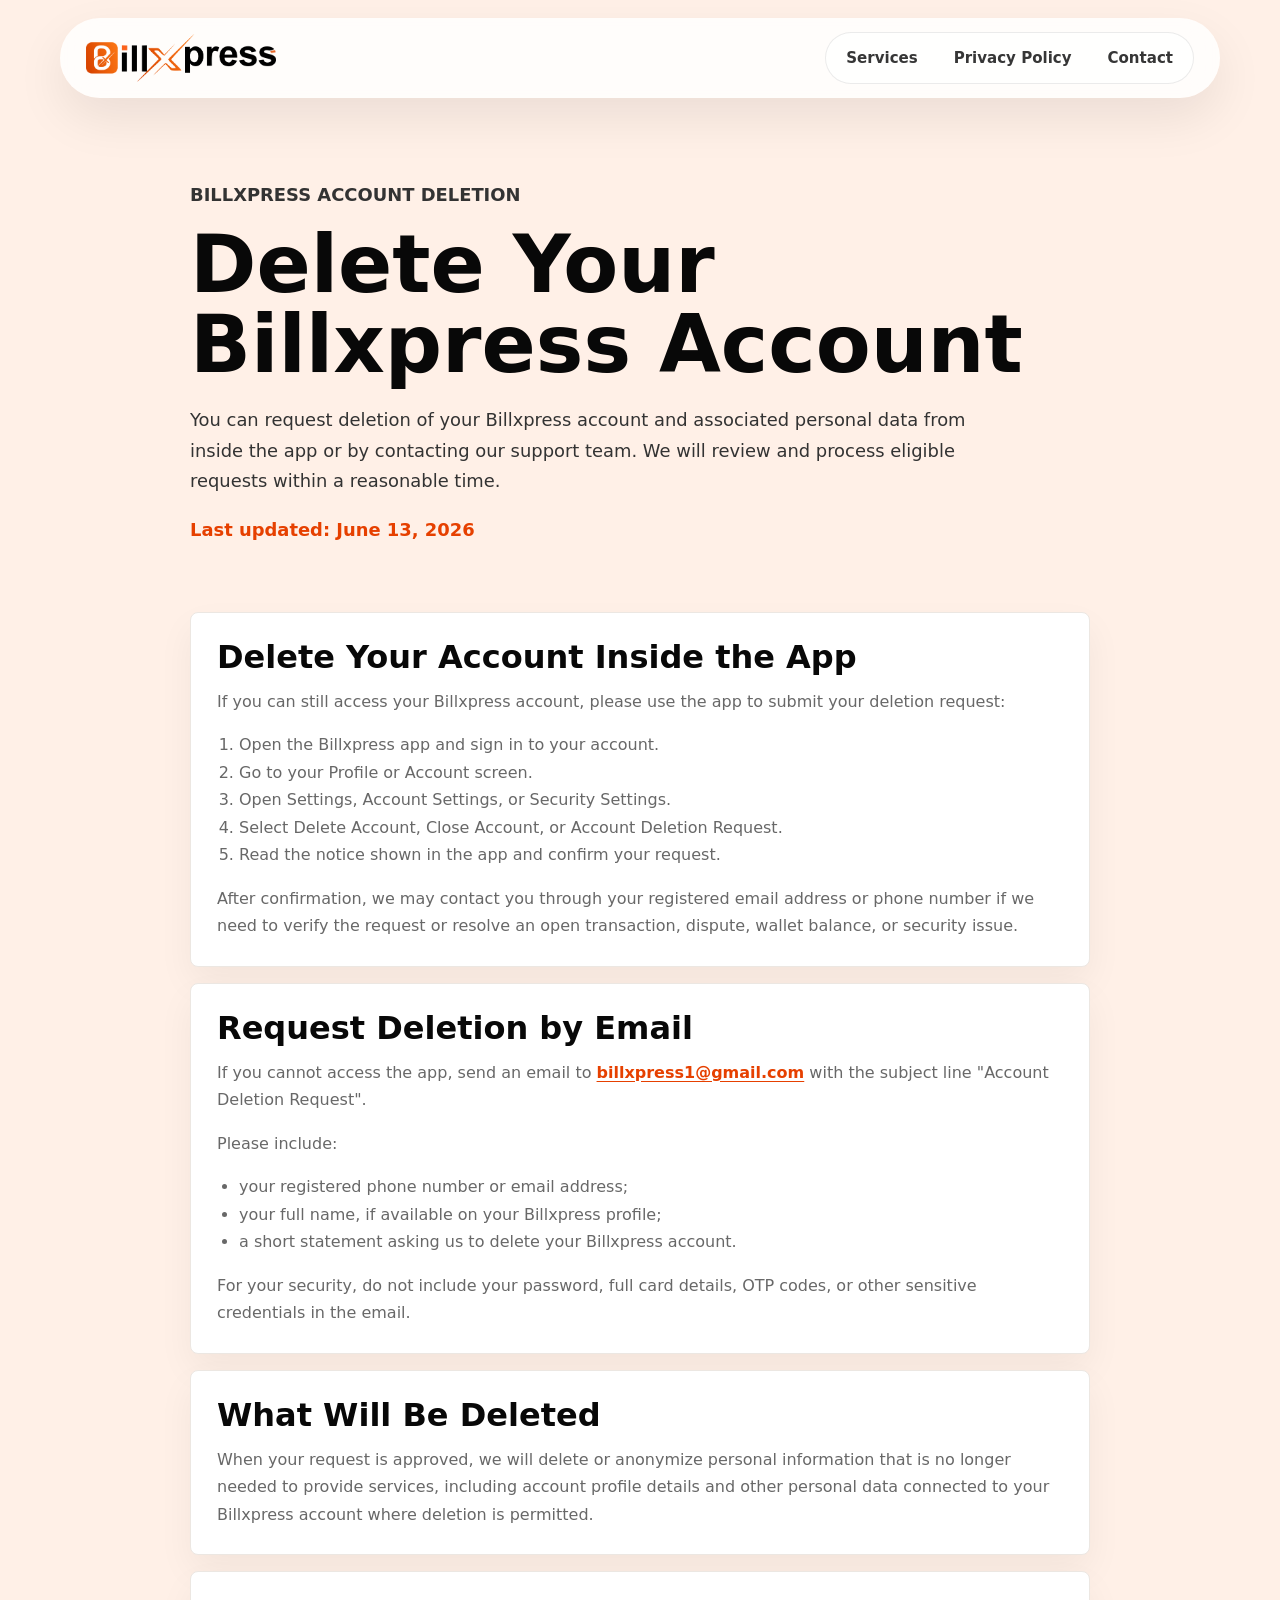
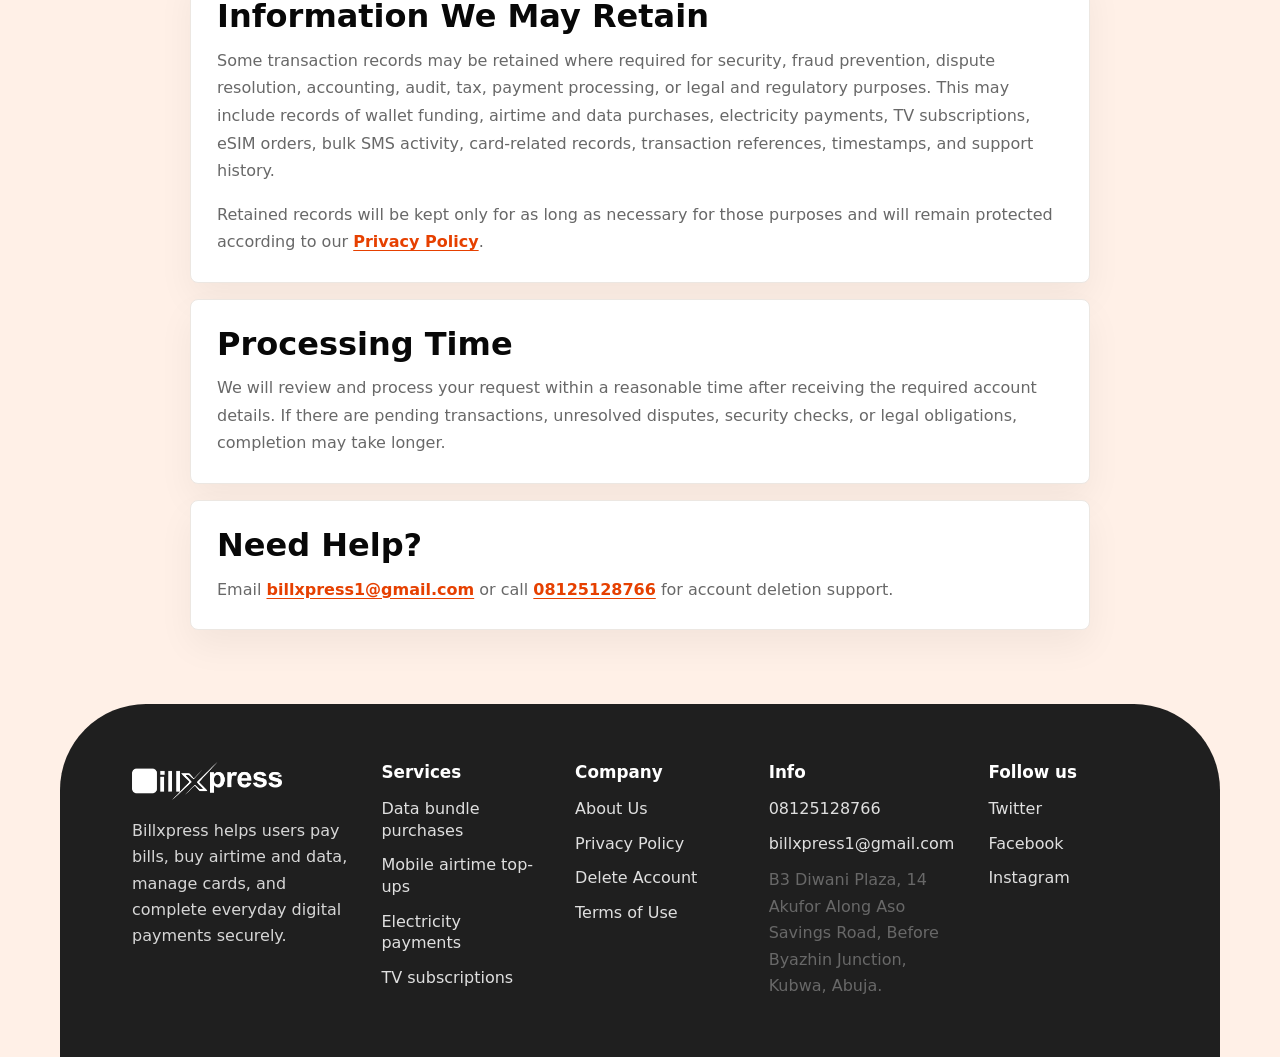
==== delete-account.html @ 8a8ce15d "delete" ====
<!doctype html>
<html lang="en">
  <head>
    <meta charset="utf-8" />
    <meta name="viewport" content="width=device-width, initial-scale=1" />
    <title>Delete Your Billxpress Account</title>
    <meta
      name="description"
      content="Learn how to request deletion of your Billxpress account and associated personal data from inside the app or by email."
    />
    <link rel="stylesheet" href="styles.css" />
  </head>
  <body>
    <header class="site-header">
      <a class="brand" href="index.html#top" aria-label="Billxpress home">
        <img src="billxpress-logo.png" alt="Billxpress logo" />
      </a>
      <nav class="nav-links" aria-label="Main navigation">
        <a href="index.html#services">Services</a>
        <a href="privacy-policy.html">Privacy Policy</a>
        <a href="index.html#contact">Contact</a>
      </nav>
    </header>

    <main>
      <section class="legal-hero" aria-labelledby="delete-title">
        <p class="eyebrow">Billxpress account deletion</p>
        <h1 id="delete-title">Delete Your Billxpress Account</h1>
        <p>
          You can request deletion of your Billxpress account and associated
          personal data from inside the app or by contacting our support team.
          We will review and process eligible requests within a reasonable time.
        </p>
        <p class="legal-date">Last updated: June 13, 2026</p>
      </section>

      <section class="legal-content" aria-label="Account deletion instructions">
        <article>
          <h2>Delete Your Account Inside the App</h2>
          <p>
            If you can still access your Billxpress account, please use the app
            to submit your deletion request:
          </p>
          <ol>
            <li>Open the Billxpress app and sign in to your account.</li>
            <li>Go to your Profile or Account screen.</li>
            <li>Open Settings, Account Settings, or Security Settings.</li>
            <li>Select Delete Account, Close Account, or Account Deletion Request.</li>
            <li>Read the notice shown in the app and confirm your request.</li>
          </ol>
          <p>
            After confirmation, we may contact you through your registered email
            address or phone number if we need to verify the request or resolve
            an open transaction, dispute, wallet balance, or security issue.
          </p>
        </article>

        <article>
          <h2>Request Deletion by Email</h2>
          <p>
            If you cannot access the app, send an email to
            <a href="mailto:billxpress1@gmail.com">billxpress1@gmail.com</a>
            with the subject line "Account Deletion Request".
          </p>
          <p>Please include:</p>
          <ul>
            <li>your registered phone number or email address;</li>
            <li>your full name, if available on your Billxpress profile;</li>
            <li>a short statement asking us to delete your Billxpress account.</li>
          </ul>
          <p>
            For your security, do not include your password, full card details,
            OTP codes, or other sensitive credentials in the email.
          </p>
        </article>

        <article>
          <h2>What Will Be Deleted</h2>
          <p>
            When your request is approved, we will delete or anonymize personal
            information that is no longer needed to provide services, including
            account profile details and other personal data connected to your
            Billxpress account where deletion is permitted.
          </p>
        </article>

        <article>
          <h2>Information We May Retain</h2>
          <p>
            Some transaction records may be retained where required for
            security, fraud prevention, dispute resolution, accounting, audit,
            tax, payment processing, or legal and regulatory purposes. This may
            include records of wallet funding, airtime and data purchases,
            electricity payments, TV subscriptions, eSIM orders, bulk SMS
            activity, card-related records, transaction references, timestamps,
            and support history.
          </p>
          <p>
            Retained records will be kept only for as long as necessary for
            those purposes and will remain protected according to our
            <a href="privacy-policy.html">Privacy Policy</a>.
          </p>
        </article>

        <article>
          <h2>Processing Time</h2>
          <p>
            We will review and process your request within a reasonable time
            after receiving the required account details. If there are pending
            transactions, unresolved disputes, security checks, or legal
            obligations, completion may take longer.
          </p>
        </article>

        <article>
          <h2>Need Help?</h2>
          <p>
            Email <a href="mailto:billxpress1@gmail.com">billxpress1@gmail.com</a>
            or call <a href="tel:+2348125128766">08125128766</a> for account
            deletion support.
          </p>
        </article>
      </section>

      <footer class="site-footer" id="contact">
        <div class="footer-about">
          <img src="billxpress-logo.png" alt="Billxpress logo" />
          <p>
            Billxpress helps users pay bills, buy airtime and data, manage
            cards, and complete everyday digital payments securely.
          </p>
        </div>
        <div>
          <h3>Services</h3>
          <a href="index.html#services">Data bundle purchases</a>
          <a href="index.html#services">Mobile airtime top-ups</a>
          <a href="index.html#services">Electricity payments</a>
          <a href="index.html#services">TV subscriptions</a>
        </div>
        <div>
          <h3>Company</h3>
          <a href="index.html#top">About Us</a>
          <a href="privacy-policy.html">Privacy Policy</a>
          <a href="delete-account.html">Delete Account</a>
          <a href="index.html#top">Terms of Use</a>
        </div>
        <div>
          <h3>Info</h3>
          <a href="tel:+2348125128766">08125128766</a>
          <a href="mailto:billxpress1@gmail.com">billxpress1@gmail.com</a>
          <p class="footer-address">
            B3 Diwani Plaza, 14 Akufor Along Aso Savings Road, Before Byazhin
            Junction, Kubwa, Abuja.
          </p>
        </div>
        <div>
          <h3>Follow us</h3>
          <a href="index.html#top">Twitter</a>
          <a href="index.html#top">Facebook</a>
          <a href="index.html#top">Instagram</a>
        </div>
      </footer>
    </main>
  </body>
</html>
---- styles.css ----
:root {
  --orange: #f45105;
  --orange-dark: #e64000;
  --orange-soft: #fff0e8;
  --black: #080808;
  --ink: #191919;
  --muted: #686868;
  --line: #ece7e2;
  --paper: #f7f8fb;
  --cream: #fff0e7;
  --white: #ffffff;
  --teal: #0f9f8f;
  --shadow: 0 24px 70px rgba(8, 8, 8, 0.16);
}

* {
  box-sizing: border-box;
}

html {
  scroll-behavior: smooth;
}

body {
  margin: 0;
  color: var(--ink);
  background: var(--cream);
  font-family: Inter, ui-sans-serif, system-ui, -apple-system, BlinkMacSystemFont, "Segoe UI", sans-serif;
}

a {
  color: inherit;
  text-decoration: none;
}

.site-header {
  position: sticky;
  top: 0;
  z-index: 10;
  display: flex;
  align-items: center;
  justify-content: space-between;
  gap: 24px;
  width: min(1160px, calc(100% - 40px));
  margin: 0 auto;
  margin-top: 18px;
  padding: 14px 26px;
  background: rgba(255, 255, 255, 0.82);
  border-radius: 999px;
  box-shadow: 0 20px 50px rgba(8, 8, 8, 0.08);
  backdrop-filter: blur(16px);
}

.brand {
  display: inline-flex;
  align-items: center;
  width: min(190px, 42vw);
}

.brand img {
  display: block;
  width: 100%;
  height: auto;
}

.nav-links {
  display: flex;
  align-items: center;
  gap: 8px;
  padding: 6px;
  border: 1px solid rgba(8, 8, 8, 0.08);
  background: rgba(255, 255, 255, 0.78);
  border-radius: 999px;
}

.nav-links a {
  padding: 10px 14px;
  color: #363636;
  font-size: 0.94rem;
  font-weight: 700;
  border-radius: 999px;
}

.nav-links a:hover {
  background: var(--black);
  color: var(--white);
}

.hero {
  display: grid;
  grid-template-columns: minmax(0, 0.86fr) minmax(560px, 1.14fr);
  align-items: center;
  gap: 56px;
  width: min(1220px, calc(100% - 40px));
  min-height: calc(100vh - 92px);
  margin: 0 auto;
  padding: 70px 0 78px;
}

.hero-copy {
  max-width: 680px;
}

.eyebrow {
  margin: 0 0 14px;
  color: var(--orange-dark);
  font-size: 0.84rem;
  font-weight: 900;
  letter-spacing: 0;
  text-transform: uppercase;
}

h1,
h2,
h3,
p {
  margin-top: 0;
}

h1 {
  margin-bottom: 22px;
  color: var(--black);
  font-size: clamp(3.2rem, 6vw, 5.35rem);
  line-height: 1;
  letter-spacing: 0;
}

.typing-line {
  display: block;
  min-height: 2.16em;
  color: var(--black);
}

.typing-line::after {
  content: "";
  display: inline-block;
  width: 0.08em;
  height: 0.78em;
  margin-left: 0.08em;
  background: var(--black);
  animation: cursor-blink 0.78s steps(1) infinite;
}

.hero-subheading {
  margin-bottom: 14px;
  color: var(--orange);
  font-size: clamp(1.3rem, 2.4vw, 2rem);
  font-weight: 900;
  line-height: 1.15;
}

.hero-text {
  max-width: 620px;
  color: #333;
  font-size: clamp(1rem, 1.5vw, 1.18rem);
  line-height: 1.65;
}

.store-buttons {
  display: flex;
  flex-wrap: wrap;
  gap: 14px;
  margin-top: 34px;
}

.store-button {
  display: inline-flex;
  align-items: center;
  gap: 12px;
  min-width: 188px;
  min-height: 60px;
  padding: 10px 16px;
  color: var(--white);
  background: var(--black);
  border: 1px solid var(--black);
  border-radius: 8px;
  box-shadow: 0 14px 30px rgba(8, 8, 8, 0.18);
  font-size: 1.06rem;
  font-weight: 900;
  line-height: 1.05;
}

.store-button:hover {
  transform: translateY(-2px);
  background: var(--orange);
  border-color: var(--orange);
}

.store-button small {
  display: block;
  margin-bottom: 3px;
  color: rgba(255, 255, 255, 0.8);
  font-size: 0.66rem;
  font-weight: 700;
}

.store-icon {
  position: relative;
  flex: 0 0 28px;
  width: 28px;
  height: 28px;
}

.play-icon::before {
  content: "";
  position: absolute;
  inset: 3px 2px;
  background: linear-gradient(135deg, #24d36d, #f8d84a 48%, #ff6a28 49%, #3f83ff);
  clip-path: polygon(0 0, 100% 50%, 0 100%);
}

.apple-icon::before {
  content: "";
  position: absolute;
  left: 6px;
  top: 7px;
  width: 18px;
  height: 18px;
  background: var(--white);
  border-radius: 48% 48% 42% 42%;
}

.apple-icon::after {
  content: "";
  position: absolute;
  left: 16px;
  top: 1px;
  width: 8px;
  height: 12px;
  background: var(--white);
  border-radius: 8px 0 8px 0;
  transform: rotate(34deg);
}

.phone-wrap {
  display: flex;
  justify-content: center;
}

.hero-showcase {
  position: relative;
  min-height: 570px;
  overflow: hidden;
  background:
    repeating-radial-gradient(ellipse at 80% 10%, rgba(255, 255, 255, 0.15) 0 2px, transparent 3px 64px),
    linear-gradient(145deg, #ff8a00 0%, #f45105 48%, #d93600 100%);
  border-radius: 34px;
  box-shadow: 0 28px 90px rgba(244, 81, 5, 0.22);
}

.hero-showcase::before {
  content: "";
  position: absolute;
  inset: 0;
  background:
    linear-gradient(120deg, rgba(255, 255, 255, 0.18), transparent 35%),
    radial-gradient(circle at 18% 20%, rgba(255, 255, 255, 0.2), transparent 24%);
}

.phone-stage {
  position: absolute;
  inset: 0;
  display: flex;
  align-items: end;
  justify-content: center;
  padding: 0 28px 0;
}

.phone {
  position: relative;
  width: 292px;
  min-height: 566px;
  padding: 16px 15px 60px;
  overflow: hidden;
  color: #161616;
  background: #f8f9fc;
  border: 6px solid #111;
  border-radius: 30px;
  box-shadow: 0 28px 80px rgba(8, 8, 8, 0.2);
}

.phone-main {
  z-index: 3;
  transform: translateY(30px);
  animation: float-main 4.8s ease-in-out infinite;
}

.phone-back {
  position: absolute;
  z-index: 2;
  width: 238px;
  min-height: 472px;
  padding: 13px 12px 54px;
  opacity: 0.96;
}

.phone-left {
  left: 30px;
  bottom: -36px;
  transform: rotate(-8deg);
  animation: float-left 5.6s ease-in-out infinite;
}

.phone-right {
  right: 26px;
  bottom: -34px;
  transform: rotate(8deg);
  animation: float-right 5.2s ease-in-out infinite;
}

.phone-back .round-icon,
.phone-back .slider-dots,
.phone-back .phone-heading {
  display: none;
}

.status-bar {
  display: flex;
  align-items: center;
  justify-content: space-between;
  margin-bottom: 18px;
  padding: 0 8px;
  color: #0f1014;
  font-size: 0.84rem;
}

.status-bar span {
  font-size: 0.72rem;
  font-weight: 900;
}

.app-greeting {
  display: grid;
  grid-template-columns: 40px minmax(0, 1fr) 34px 34px;
  align-items: center;
  gap: 8px;
  margin-bottom: 16px;
}

.app-greeting.compact {
  grid-template-columns: 34px minmax(0, 1fr);
}

.avatar,
.round-icon {
  display: grid;
  place-items: center;
  border-radius: 50%;
}

.avatar {
  width: 40px;
  height: 40px;
  color: var(--white);
  background: var(--orange);
  font-size: 1.1rem;
  font-weight: 900;
}

.app-greeting b {
  display: block;
  font-size: 0.9rem;
}

.app-greeting small {
  display: block;
  color: #9a9a9a;
  line-height: 1.2;
  white-space: nowrap;
  overflow: hidden;
  text-overflow: ellipsis;
}

.round-icon {
  width: 34px;
  height: 34px;
  color: #1b1b1b;
  background: var(--white);
  box-shadow: 0 10px 25px rgba(8, 8, 8, 0.08);
  font-size: 0.86rem;
  font-weight: 900;
}

.quick-grid,
.payment-row {
  position: relative;
  z-index: 1;
}

.balance-card {
  min-height: 118px;
  padding: 17px 16px;
  color: var(--white);
  background:
    linear-gradient(135deg, rgba(255, 162, 20, 0.45), transparent 38%),
    linear-gradient(135deg, #ff8a00 0%, var(--orange) 48%, #f13705 100%);
  border-radius: 16px;
  box-shadow: 0 18px 34px rgba(244, 81, 5, 0.22);
}

.balance-card span {
  display: block;
  color: rgba(255, 255, 255, 0.82);
  font-size: 0.82rem;
  font-weight: 700;
}

.balance-card strong {
  display: block;
  margin: 7px 0 14px;
  font-size: 1.48rem;
  line-height: 1;
}

.balance-card button {
  min-height: 30px;
  padding: 0 13px;
  color: var(--orange);
  background: var(--white);
  border: 0;
  border-radius: 999px;
  font-weight: 900;
}

.slider-dots {
  display: flex;
  justify-content: center;
  gap: 6px;
  margin: 9px 0 18px;
}

.slider-dots span,
.slider-dots i {
  display: block;
  height: 7px;
  border-radius: 999px;
}

.slider-dots span {
  width: 26px;
  background: var(--orange);
}

.slider-dots i {
  width: 8px;
  background: #d8d8d8;
}

.phone-heading,
.activity-title h3 {
  margin: 0;
  font-size: 0.98rem;
}

.phone-heading {
  margin-bottom: 12px;
}

.quick-grid {
  display: grid;
  grid-template-columns: repeat(4, 1fr);
  gap: 8px;
  margin: 0 0 14px;
}

.quick-grid div {
  display: grid;
  gap: 9px;
  min-width: 0;
  text-align: center;
}

.quick-grid span {
  display: grid;
  min-height: 48px;
  place-items: center;
  color: var(--orange);
  background: var(--orange-soft);
  border-radius: 16px;
  font-weight: 900;
}

.quick-grid div:nth-child(2) span {
  color: #12a69a;
  background: #e8fffc;
}

.quick-grid div:nth-child(3) span {
  color: #7f67df;
  background: #f0edff;
}

.quick-grid div:nth-child(4) span {
  color: #6b6b6b;
  background: #f2f2f2;
}

.quick-grid b {
  font-size: 0.66rem;
}

.compact-grid {
  margin-top: 14px;
}

.promo-card {
  display: flex;
  align-items: center;
  justify-content: space-between;
  gap: 12px;
  min-height: 68px;
  margin-bottom: 14px;
  padding: 10px;
  color: var(--white);
  background:
    linear-gradient(105deg, rgba(255, 255, 255, 0.96) 0 38%, rgba(255, 255, 255, 0) 39%),
    linear-gradient(135deg, #111 0%, #171717 42%, #f45105 100%);
  border-radius: 8px;
  overflow: hidden;
}

.promo-card b,
.promo-card strong,
.promo-card small {
  display: block;
}

.promo-card b,
.promo-card strong {
  color: #f45105;
  font-size: 0.76rem;
  line-height: 1.05;
  text-transform: uppercase;
}

.promo-card small {
  margin-top: 8px;
  color: #777;
  font-size: 0.6rem;
}

.promo-card > span {
  font-size: 1.1rem;
  font-weight: 900;
}

.activity-title {
  display: flex;
  align-items: center;
  justify-content: space-between;
  margin: 0 0 14px;
}

.activity-title b {
  color: var(--orange);
  font-size: 0.88rem;
}

.payment-row {
  display: grid;
  grid-template-columns: 36px minmax(0, 1fr) auto;
  align-items: center;
  gap: 12px;
  margin-top: 12px;
  padding: 10px;
  color: #171717;
  background: var(--white);
  border-radius: 14px;
  box-shadow: 0 12px 26px rgba(8, 8, 8, 0.06);
}

.payment-row > span {
  display: grid;
  width: 34px;
  height: 34px;
  place-items: center;
  color: var(--orange);
  background: var(--orange-soft);
  border-radius: 50%;
  font-weight: 900;
}

.payment-row b {
  display: block;
  margin-bottom: 3px;
  font-size: 0.66rem;
}

.payment-row small {
  display: block;
  color: #a0a0a0;
  font-size: 0.58rem;
}

.payment-row strong {
  color: var(--orange);
  font-size: 0.62rem;
  white-space: nowrap;
}

.bottom-tabs {
  position: absolute;
  left: 0;
  right: 0;
  bottom: 0;
  display: grid;
  grid-template-columns: repeat(4, 1fr);
  gap: 8px;
  padding: 10px 12px 15px;
  color: #a0a0a0;
  background: var(--white);
  border-top: 1px solid #ededed;
  text-align: center;
  font-size: 0.62rem;
}

.bottom-tabs b {
  color: var(--orange);
}

.services-section,
.site-footer {
  width: min(1160px, calc(100% - 40px));
  margin: 0 auto;
  padding: 82px 0;
}

.section-heading {
  max-width: 680px;
  margin-bottom: 30px;
}

h2 {
  color: var(--black);
  font-size: clamp(2rem, 5vw, 4.2rem);
  line-height: 1;
  letter-spacing: 0;
}

.services-grid {
  display: grid;
  grid-template-columns: repeat(3, minmax(0, 1fr));
  gap: 16px;
}

.service-card {
  min-height: 230px;
  padding: 24px;
  background: var(--white);
  border: 1px solid var(--line);
  border-radius: 8px;
  box-shadow: 0 16px 36px rgba(8, 8, 8, 0.06);
}

.service-card span {
  display: inline-grid;
  width: 42px;
  height: 42px;
  margin-bottom: 40px;
  place-items: center;
  color: var(--white);
  background: var(--orange);
  border-radius: 50%;
  font-size: 0.8rem;
  font-weight: 900;
}

.service-card h3 {
  margin-bottom: 10px;
  font-size: 1.35rem;
}

.service-card p,
.site-footer p {
  color: var(--muted);
  line-height: 1.65;
}

.site-footer {
  display: grid;
  grid-template-columns: 1.35fr repeat(4, 1fr);
  align-items: start;
  gap: 34px;
  margin-bottom: 0;
  padding: 58px 72px;
  color: var(--white);
  background: #1f1f1f;
  border-radius: 86px 86px 0 0;
}

.site-footer h3 {
  margin: 0 0 16px;
  font-size: 1.05rem;
}

.site-footer a {
  display: block;
  margin-top: 13px;
  color: rgba(255, 255, 255, 0.86);
  line-height: 1.35;
}

.site-footer a:hover {
  color: #ffb08d;
}

.footer-about img {
  display: block;
  width: min(150px, 100%);
  margin-bottom: 18px;
  filter: brightness(0) invert(1);
}

.footer-about p {
  max-width: 340px;
  margin-bottom: 0;
  color: rgba(255, 255, 255, 0.82);
}

.footer-address {
  margin: 13px 0 0;
  color: rgba(255, 255, 255, 0.86);
}

.legal-hero,
.legal-content {
  width: min(900px, calc(100% - 40px));
  margin: 0 auto;
}

.legal-hero {
  padding: 82px 0 34px;
}

.legal-hero h1 {
  min-height: auto;
  margin-bottom: 20px;
  font-size: clamp(2.7rem, 7vw, 5rem);
}

.legal-hero p {
  max-width: 780px;
  color: #333;
  font-size: 1.12rem;
  line-height: 1.72;
}

.legal-date {
  margin-top: 18px;
  color: var(--orange-dark) !important;
  font-weight: 900;
}

.legal-content {
  display: grid;
  gap: 16px;
  padding: 14px 0 74px;
}

.legal-content article {
  padding: 26px;
  background: var(--white);
  border: 1px solid var(--line);
  border-radius: 8px;
  box-shadow: 0 16px 36px rgba(8, 8, 8, 0.05);
}

.legal-content h2 {
  margin-bottom: 12px;
  font-size: clamp(1.35rem, 3vw, 2rem);
  line-height: 1.15;
}

.legal-content p,
.legal-content li {
  color: var(--muted);
  line-height: 1.72;
}

.legal-content p:last-child,
.legal-content ul:last-child {
  margin-bottom: 0;
}

.legal-content a {
  color: var(--orange-dark);
  font-weight: 800;
  text-decoration: underline;
  text-underline-offset: 3px;
}

.legal-content ul {
  margin: 0 0 16px;
  padding-left: 22px;
}

.legal-content ol {
  margin: 0 0 16px;
  padding-left: 22px;
}

@keyframes cursor-blink {
  50% {
    opacity: 0;
  }
}

@keyframes float-main {
  0%,
  100% {
    transform: translateY(30px);
  }

  50% {
    transform: translateY(16px);
  }
}

@keyframes float-left {
  0%,
  100% {
    transform: translateY(0) rotate(-8deg);
  }

  50% {
    transform: translateY(-18px) rotate(-6deg);
  }
}

@keyframes float-right {
  0%,
  100% {
    transform: translateY(0) rotate(8deg);
  }

  50% {
    transform: translateY(-14px) rotate(6deg);
  }
}

@media (prefers-reduced-motion: reduce) {
  *,
  *::before,
  *::after {
    scroll-behavior: auto !important;
    animation-duration: 0.01ms !important;
    animation-iteration-count: 1 !important;
    transition-duration: 0.01ms !important;
  }
}

@media (max-width: 860px) {
  .site-header {
    align-items: flex-start;
  }

  .nav-links {
    display: none;
  }

  .hero {
    grid-template-columns: 1fr;
    min-height: auto;
    padding-top: 34px;
  }

  .phone-wrap {
    justify-content: center;
  }

  .services-grid,
  .site-footer {
    grid-template-columns: 1fr;
  }

  .hero-showcase {
    min-height: 590px;
  }

  .phone-left,
  .phone-right {
    display: none;
  }

  .site-footer {
    padding: 40px 28px;
    border-radius: 42px 42px 0 0;
  }

  .legal-hero {
    padding-top: 54px;
  }
}

@media (max-width: 520px) {
  .site-header,
  .hero,
  .services-section,
  .site-footer,
  .legal-hero,
  .legal-content {
    width: min(100% - 28px, 1160px);
  }

  .brand {
    width: min(196px, 58vw);
  }

  h1 {
    font-size: clamp(3.7rem, 20vw, 5.4rem);
  }

  .store-button {
    width: 100%;
  }

  .phone {
    width: min(300px, 100%);
    min-height: 570px;
    padding-inline: 15px;
  }

  .services-section {
    padding: 62px 0;
  }

  .service-card {
    min-height: 205px;
  }

  .legal-content article {
    padding: 22px 18px;
  }
}
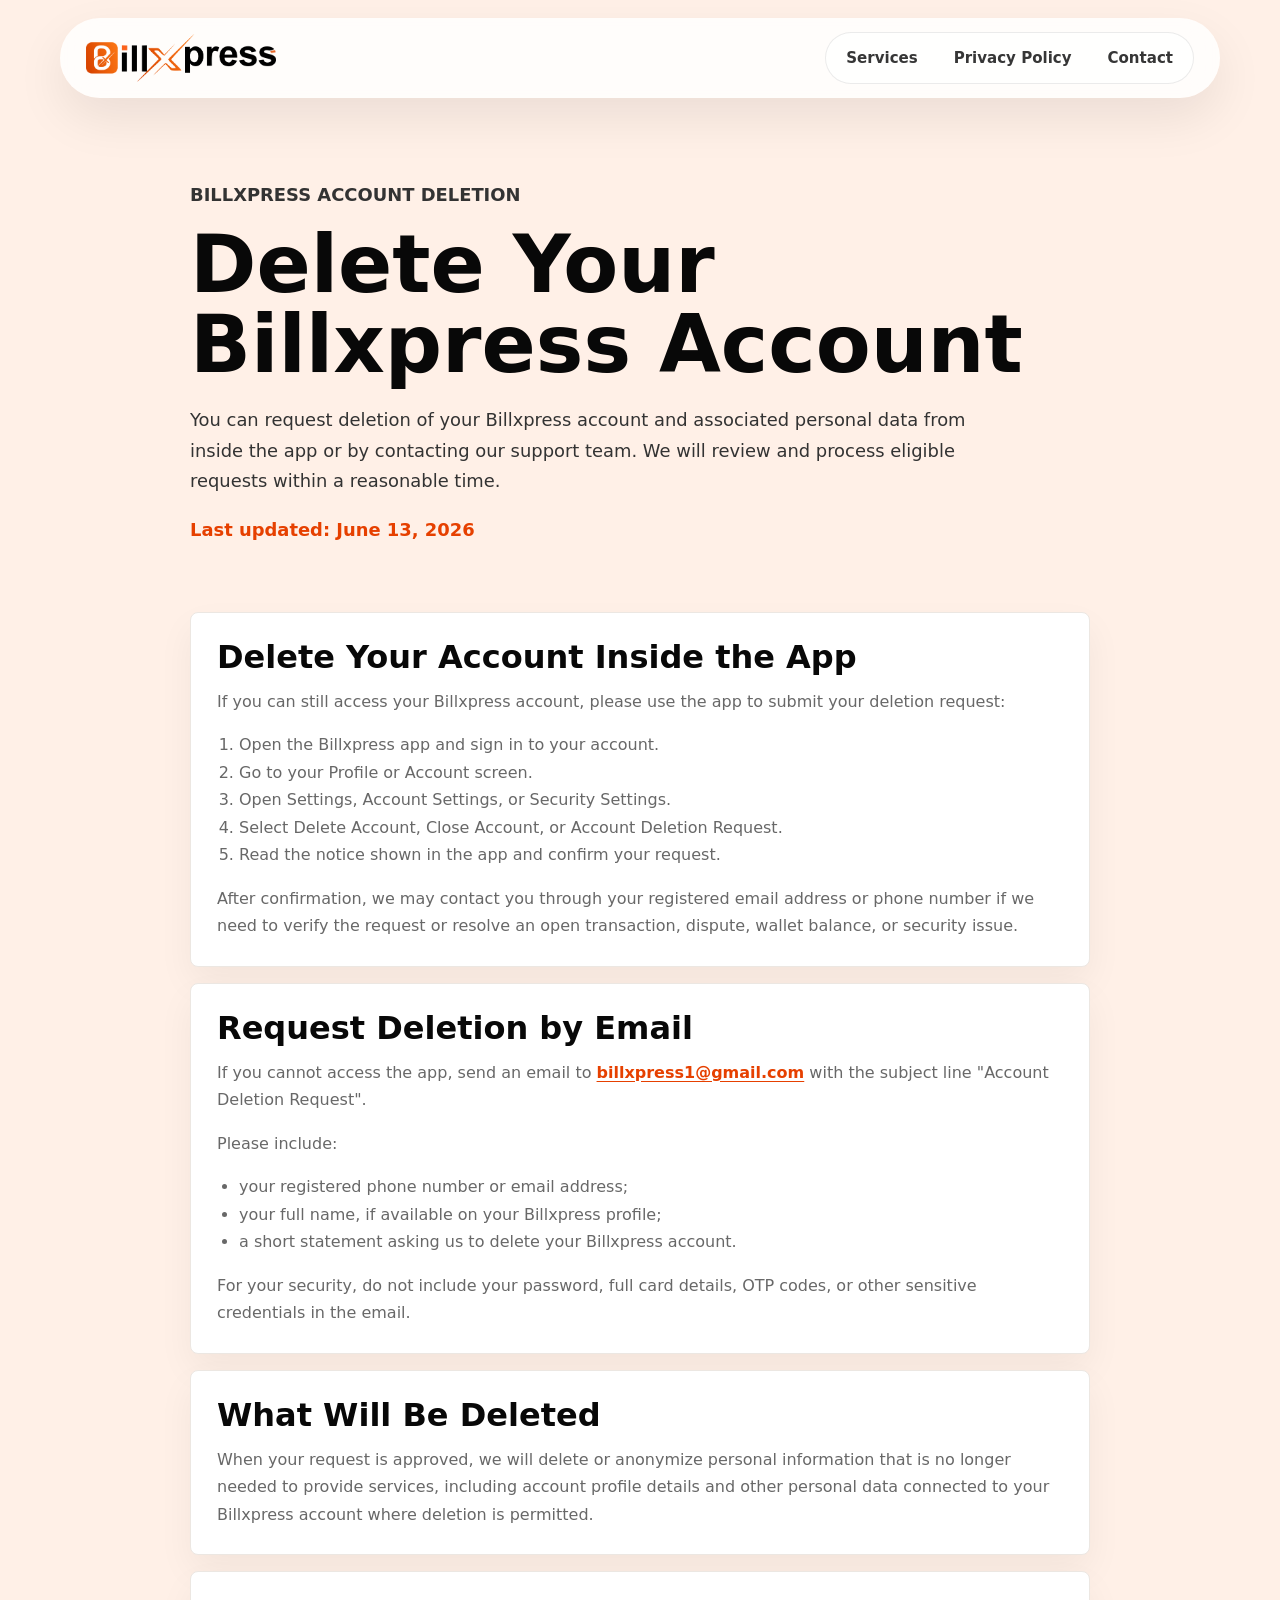
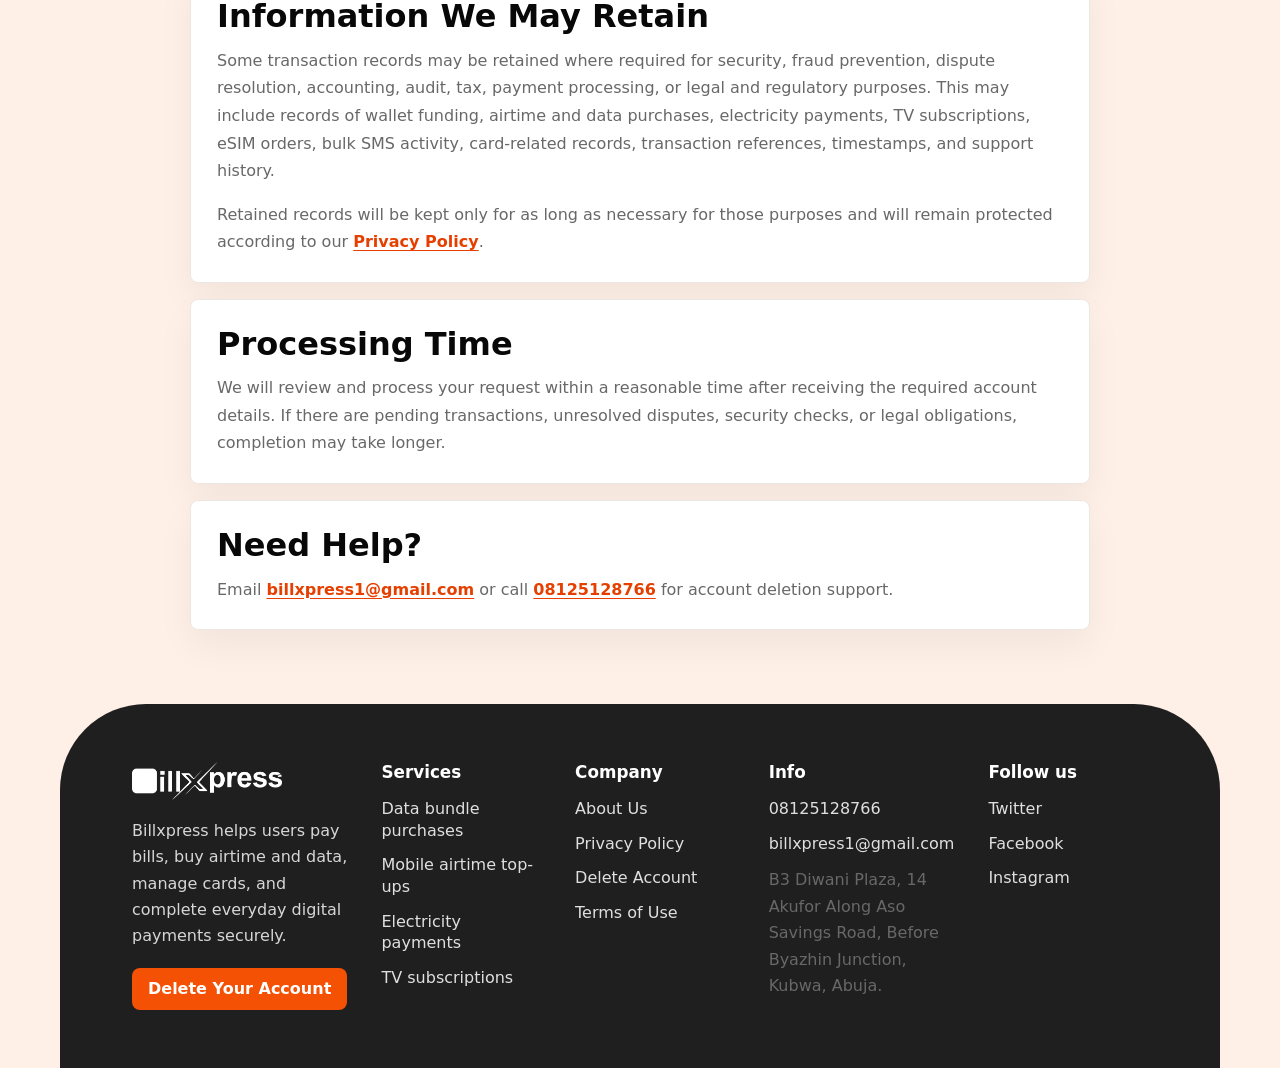
==== commit 5031f261: "all ok" ====
--- a/delete-account.html
+++ b/delete-account.html
@@ -129,6 +129,7 @@
             Billxpress helps users pay bills, buy airtime and data, manage
             cards, and complete everyday digital payments securely.
           </p>
+          <a class="footer-important-link" href="delete-account.html">Delete Your Account</a>
         </div>
         <div>
           <h3>Services</h3>
--- a/styles.css
+++ b/styles.css
@@ -717,6 +717,23 @@
   color: rgba(255, 255, 255, 0.82);
 }
 
+.site-footer .footer-important-link {
+  display: inline-flex;
+  align-items: center;
+  min-height: 42px;
+  margin-top: 18px;
+  padding: 0 16px;
+  color: var(--white);
+  background: var(--orange);
+  border-radius: 8px;
+  font-weight: 900;
+}
+
+.site-footer .footer-important-link:hover {
+  color: var(--white);
+  background: #ff6a28;
+}
+
 .footer-address {
   margin: 13px 0 0;
   color: rgba(255, 255, 255, 0.86);
